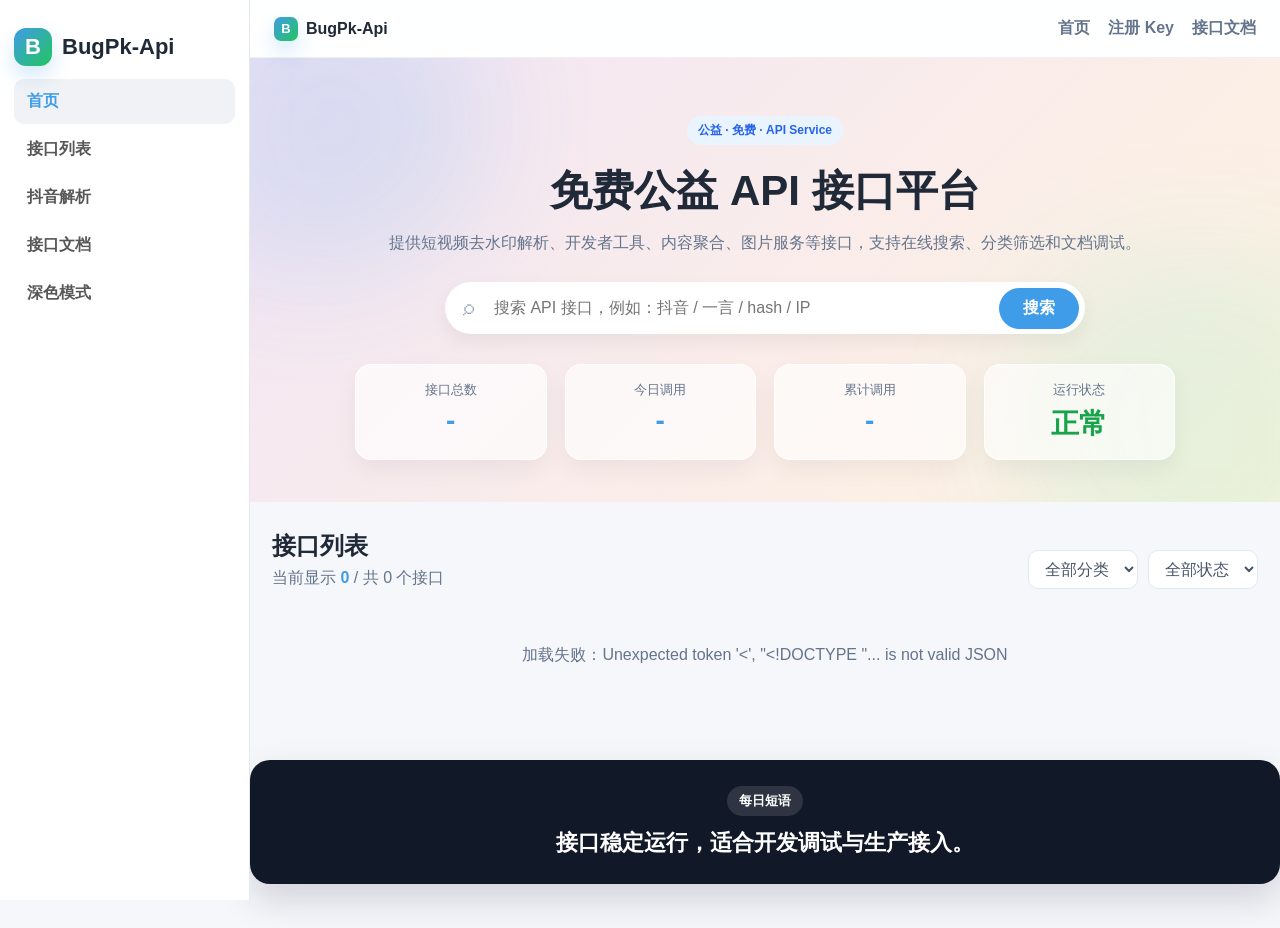
==== frontend/index.html @ be7625be "feat: complete API platform - 30+ endpoints, admin dashboard, frontend, tests" ====
<!doctype html>
<html lang="zh-CN">
<head>
  <meta charset="utf-8">
  <meta name="viewport" content="width=device-width, initial-scale=1">
  <meta http-equiv="Cache-Control" content="no-store, no-cache, must-revalidate, max-age=0">
  <title>BugPk-Api &#39118;&#26684;&#25509;&#21475;&#24179;&#21488;</title>
  <meta name="description" content="&#20813;&#36153;&#20844;&#30410; API &#25509;&#21475;&#24179;&#21488;">
  <!-- 每日短语 -->
  <link rel="stylesheet" href="/frontend/assets/style.css?v=20260618-fix2">
</head>
<body>
<div class="bp-shell">
  <aside class="bp-sidebar" id="bpSidebar">
    <div class="bp-side-brand"><span class="bp-logo">B</span><b data-site-name>BugPk-Api</b></div>
    <a class="active" href="/">&#39318;&#39029;</a>
    <a href="#api-list-container">&#25509;&#21475;&#21015;&#34920;</a>
    <a href="/doc/douyin_parse.html">&#25238;&#38899;&#35299;&#26512;</a>
    <a href="/#api-list-container">&#25509;&#21475;&#25991;&#26723;</a>
    <button type="button" onclick="toggleDarkMode()">&#28145;&#33394;&#27169;&#24335;</button>
  </aside>
  <section class="bp-main">
    <header class="bp-topbar">
      <button class="bp-menu" type="button" onclick="toggleSidebar()">&#9776;</button>
      <a class="bp-top-brand" href="/"><span class="bp-logo small">B</span><span data-site-name>BugPk-Api</span></a>
      <nav><a href="/">&#39318;&#39029;</a><a href="/register">&#27880;&#20876; Key</a><a href="/#api-list-container">&#25509;&#21475;&#25991;&#26723;</a></nav>
    </header>
    <main class="simple-portal">
      <section class="bp-hero simple-hero">
        <div class="bp-shape one"></div><div class="bp-shape two"></div>
        <div class="bp-hero-inner">
          <span class="bp-badge">&#20844;&#30410; · &#20813;&#36153; · API Service</span>
          <h1 id="heroTitle">&#20813;&#36153;&#20844;&#30410; API &#25509;&#21475;&#24179;&#21488;</h1>
          <p id="heroSubtitle">&#25552;&#20379;&#30701;&#35270;&#39057;&#21435;&#27700;&#21360;&#35299;&#26512;&#12289;&#24320;&#21457;&#32773;&#24037;&#20855;&#12289;&#20869;&#23481;&#32858;&#21512;&#12289;&#22270;&#29255;&#26381;&#21153;&#31561;&#25509;&#21475;&#65292;&#25903;&#25345;&#22312;&#32447;&#25628;&#32034;&#12289;&#20998;&#31867;&#31579;&#36873;&#21644;&#25991;&#26723;&#35843;&#35797;&#12290;</p>
          <div class="bp-search">
            <span>&#8981;</span>
            <input id="apiSearch" placeholder="&#25628;&#32034; API &#25509;&#21475;&#65292;&#20363;&#22914;&#65306;&#25238;&#38899; / &#19968;&#35328; / hash / IP">
            <button type="button" onclick="performSearch()">&#25628;&#32034;</button>
          </div>
          <div class="bp-stats">
            <div><span>&#25509;&#21475;&#24635;&#25968;</span><b id="home-api-count">-</b></div>
            <div><span>&#20170;&#26085;&#35843;&#29992;</span><b id="home-today-count">-</b></div>
            <div><span>&#32047;&#35745;&#35843;&#29992;</span><b id="home-total-count">-</b></div>
            <div><span>&#36816;&#34892;&#29366;&#24577;</span><b class="ok">&#27491;&#24120;</b></div>
          </div>
        </div>
      </section>
      <section class="bp-content">
        <div class="bp-toolbar">
          <div><h2>&#25509;&#21475;&#21015;&#34920;</h2><p>&#24403;&#21069;&#26174;&#31034; <b id="visible-count">0</b> / &#20849; <span id="total-count">0</span> &#20010;&#25509;&#21475;</p></div>
          <div class="bp-filters">
            <select id="category-filter" onchange="filterByCategory(this.value)"><option value="0">&#20840;&#37096;&#20998;&#31867;</option></select>
            <select id="status-filter" onchange="filterApi(this.value)"><option value="all">&#20840;&#37096;&#29366;&#24577;</option><option value="on">&#27491;&#24120;&#36816;&#34892;</option><option value="maintain">&#32500;&#25252;&#20013;</option></select>
          </div>
        </div>
        <div id="loading-spinner" class="bp-loading">&#27491;&#22312;&#21152;&#36733;&#25509;&#21475;&#25968;&#25454;...</div>
        <div id="api-list-container" class="bp-grid simple-grid"></div>
        <div id="no-result" class="bp-empty" hidden>&#27809;&#26377;&#25214;&#21040;&#21305;&#37197;&#30340; API &#25509;&#21475;</div>
      </section>
      <section class="bp-phrase"><span>&#27599;&#26085;&#30701;&#35821;</span><h2 id="footerPhrase">&#25509;&#21475;&#31283;&#23450;&#36816;&#34892;&#65292;&#36866;&#21512;&#24320;&#21457;&#35843;&#35797;&#19982;&#29983;&#20135;&#25509;&#20837;&#12290;</h2></section>
    </main>
  </section>
</div>
<script src="/frontend/assets/app.js?v=20260618-fix2"></script>
</body>
</html>
---- frontend/assets/style.css ----
*{box-sizing:border-box}body{margin:0;font-family:-apple-system,BlinkMacSystemFont,"Segoe UI","Microsoft YaHei",Arial,sans-serif;background:#f6f7fb;color:#1f2937}a{text-decoration:none;color:inherit}button,input,select{font:inherit}code,pre{font-family:Consolas,Monaco,monospace}.bp-shell{min-height:100vh;display:grid;grid-template-columns:250px minmax(0,1fr)}.bp-sidebar{position:sticky;top:0;height:100vh;background:#fff;border-right:1px solid #e6e8ef;padding:18px 14px;z-index:20}.bp-side-brand{height:58px;display:flex;align-items:center;gap:10px;font-size:22px}.bp-logo{width:38px;height:38px;border-radius:12px;background:linear-gradient(135deg,#3f9ce8,#22c55e);color:#fff;display:inline-grid;place-items:center;font-weight:900;box-shadow:0 10px 20px rgba(63,156,232,.22)}.bp-logo.small{width:24px;height:24px;border-radius:7px;font-size:13px}.bp-sidebar a,.bp-sidebar button{width:100%;display:flex;align-items:center;border:0;background:transparent;color:#575757;border-radius:10px;padding:12px 13px;margin:3px 0;font-weight:700;text-align:left;cursor:pointer}.bp-sidebar a:hover,.bp-sidebar a.active,.bp-sidebar button:hover{background:#f0f2f5;color:#3f9ce8}.bp-main{min-width:0}.bp-topbar{height:58px;position:sticky;top:0;z-index:15;background:rgba(255,255,255,.9);backdrop-filter:blur(14px);border-bottom:1px solid #eef0f4;display:flex;align-items:center;justify-content:space-between;padding:0 24px}.bp-top-brand{display:flex;align-items:center;gap:8px;font-weight:900}.bp-topbar nav{display:flex;gap:18px;color:#64748b;font-weight:700}.bp-menu{display:none;border:0;background:#eef2ff;color:#2563eb;border-radius:10px;padding:8px 11px}.bp-hero{position:relative;overflow:hidden;background:linear-gradient(-45deg,#f8f9fc,#e3f2fd,#e8f5e9,#fff3e0,#f3e5f5);background-size:400% 400%;animation:gradientBG 15s ease infinite}.bp-hero-inner{position:relative;z-index:1;max-width:1100px;margin:0 auto;text-align:center;padding:58px 22px 42px}.bp-shape{position:absolute;filter:blur(60px);opacity:.62;animation:floatShape 10s infinite ease-in-out alternate}.bp-shape.one{top:-80px;left:-60px;width:300px;height:300px;background:rgba(63,156,232,.24);border-radius:43% 57% 64% 36%}.bp-shape.two{right:-80px;bottom:-100px;width:350px;height:350px;background:rgba(110,231,183,.25);border-radius:60% 40% 30% 70%;animation-delay:-5s}@keyframes gradientBG{0%{background-position:0 50%}50%{background-position:100% 50%}100%{background-position:0 50%}}@keyframes floatShape{to{transform:translate(30px,20px) rotate(10deg)}}.bp-badge,.bp-mini-badge,.bp-doc-badges span{display:inline-flex;align-items:center;border-radius:999px;padding:6px 11px;font-size:12px;font-weight:800}.bp-badge{background:#eaf4ff;color:#2563eb}.bp-hero h1{font-size:42px;margin:18px 0 10px}.bp-hero p{max-width:760px;margin:0 auto 24px;color:#64748b;line-height:1.8}.bp-search{max-width:640px;margin:0 auto;position:relative}.bp-search span{position:absolute;left:18px;top:12px;color:#94a3b8;font-size:22px}.bp-search input{width:100%;height:52px;border-radius:999px;border:1px solid rgba(255,255,255,.8);box-shadow:0 8px 20px rgba(0,0,0,.06);padding:0 110px 0 48px;outline:none}.bp-search input:focus{border-color:#3f9ce8;box-shadow:0 10px 25px rgba(22,93,255,.15)}.bp-search button{position:absolute;right:6px;top:6px;border:0;border-radius:999px;background:#3f9ce8;color:#fff;padding:10px 24px;font-weight:900}.bp-stats{display:grid;grid-template-columns:repeat(4,1fr);gap:18px;max-width:820px;margin:30px auto 0}.bp-stats div{background:rgba(255,255,255,.64);border:1px solid rgba(255,255,255,.8);border-radius:16px;padding:16px;box-shadow:0 10px 24px rgba(15,23,42,.05)}.bp-stats span{display:block;color:#64748b;font-size:13px}.bp-stats b{display:block;margin-top:6px;font-size:28px;color:#3f9ce8}.bp-stats b.ok{color:#16a34a}.bp-content{max-width:1240px;margin:0 auto;padding:28px 22px 56px}.bp-toolbar{display:flex;justify-content:space-between;align-items:end;gap:18px;margin-bottom:18px}.bp-toolbar h2{margin:0}.bp-toolbar p{margin:6px 0 0;color:#64748b}.bp-toolbar b{color:#3f9ce8}.bp-filters{display:flex;gap:10px}.bp-filters select{border:1px solid #e2e8f0;background:#fff;border-radius:10px;padding:9px 12px;color:#475569}.bp-loading,.bp-empty{padding:38px;text-align:center;color:#64748b}.bp-grid{display:grid;grid-template-columns:repeat(auto-fill,minmax(260px,1fr));gap:18px}.bp-card{background:#fff;border:1px solid #e6e6e6;border-radius:16px;transition:.22s;box-shadow:0 8px 22px rgba(15,23,42,.04)}.bp-card:hover{transform:translateY(-5px);box-shadow:0 12px 26px rgba(15,23,42,.09);border-color:#3f9ce8}.bp-card-link{display:block;padding:20px}.bp-card-top{display:flex;gap:12px;align-items:center}.bp-card-icon{width:48px;height:48px;border-radius:12px;display:grid;place-items:center;background:linear-gradient(135deg,#e0f2fe,#dcfce7);color:#2563eb;font-weight:950}.bp-card-title{min-width:0}.bp-card h3{margin:0 0 7px;font-size:17px;white-space:nowrap;overflow:hidden;text-overflow:ellipsis}.bp-mini-badge{padding:4px 8px;margin-right:5px}.bp-mini-badge.success{background:#dcfce7;color:#16a34a}.bp-mini-badge.warn{background:#fef3c7;color:#d97706}.bp-mini-badge.free{background:#e0f2fe;color:#0284c7}.bp-card p{height:46px;overflow:hidden;display:-webkit-box;-webkit-line-clamp:2;-webkit-box-orient:vertical;color:#64748b;line-height:1.6}.bp-card-foot{border-top:1px solid #f1f5f9;padding-top:13px;display:flex;gap:10px;justify-content:space-between;color:#94a3b8;font-size:12px}.bp-card-foot code{max-width:110px;overflow:hidden;text-overflow:ellipsis;white-space:nowrap;color:#64748b}.bp-doc-hero{position:relative;overflow:hidden;background:linear-gradient(135deg,#f6f7f9,#e9ecef);padding:62px 40px;display:flex;gap:24px;align-items:center}.bp-doc-hero:before,.bp-doc-hero:after{content:"";position:absolute;border-radius:50%;filter:blur(60px);opacity:.58}.bp-doc-hero:before{width:300px;height:300px;top:-70px;left:-70px;background:rgba(63,156,232,.2)}.bp-doc-hero:after{width:250px;height:250px;right:-60px;bottom:-70px;background:rgba(110,231,183,.22)}.bp-doc-icon,.bp-doc-info,.bp-primary-link{position:relative;z-index:1}.bp-doc-icon{width:80px;height:80px;border-radius:16px;display:grid;place-items:center;background:#fff;color:#3f9ce8;font-size:34px;font-weight:950;box-shadow:0 10px 20px rgba(0,0,0,.1)}.bp-doc-info{flex:1}.bp-doc-info h1{font-size:34px;margin:0 0 10px}.bp-doc-info p{color:#64748b;line-height:1.8;margin:0 0 12px}.bp-doc-badges{display:flex;flex-wrap:wrap;gap:8px}.bp-doc-badges span{background:#e0f2fe;color:#0284c7}.bp-primary-link,.bp-primary-btn{border:0;border-radius:10px;background:#3f9ce8;color:#fff;padding:11px 18px;font-weight:900;box-shadow:0 8px 20px rgba(63,156,232,.2);cursor:pointer}.bp-panel{background:#fff;border:1px solid #e6e6e6;border-radius:18px;margin:26px auto;max-width:1120px;box-shadow:0 12px 28px rgba(15,23,42,.05);overflow:hidden}.bp-tabs{display:flex;flex-wrap:wrap;border-bottom:2px solid #e6e6e6}.bp-tab-btn{border:0;background:transparent;padding:16px 20px;color:#6c757d;font-weight:800;border-bottom:2px solid transparent;margin-bottom:-2px;cursor:pointer}.bp-tab-btn:hover,.bp-tab-btn.active{color:#3f9ce8;border-bottom-color:#3f9ce8}.bp-tab-pane{display:none;padding:24px}.bp-tab-pane.active{display:block}.bp-table{width:100%;border-collapse:collapse}.bp-table th,.bp-table td{border-bottom:1px solid #eef2f7;padding:13px 10px;text-align:left;vertical-align:top}.bp-table th{background:#f9fafb;color:#495057;width:130px}.bp-copyline{display:flex;gap:8px}.bp-copyline input{flex:1;border:1px solid #dbe3ef;border-radius:8px;padding:9px}.bp-copyline button,.bp-code button{border:1px solid #dbe3ef;background:#f8fafc;border-radius:8px;padding:7px 10px;cursor:pointer}.bp-code-grid{display:grid;gap:16px}.bp-code,.bp-pre{background:#282c34;color:#d7dae0;border-radius:10px;overflow:hidden}.bp-code>div{display:flex;justify-content:space-between;align-items:center;padding:10px 14px;background:rgba(255,255,255,.05);border-bottom:1px solid rgba(255,255,255,.1);color:#fff}.bp-code pre,.bp-pre{white-space:pre-wrap;word-break:break-word;margin:0;padding:16px}.bp-debug{display:grid;grid-template-columns:360px minmax(0,1fr);gap:22px}.bp-debug form{display:grid;gap:13px}.bp-debug label{display:grid;gap:6px;color:#475569;font-weight:700}.bp-debug input,.bp-debug select{width:100%;border:1px solid #dbe3ef;border-radius:10px;padding:10px 12px}.danger{color:#dc2626}.theme-dark{background:#121212;color:#e0e0e0}.theme-dark .bp-sidebar,.theme-dark .bp-topbar,.theme-dark .bp-panel,.theme-dark .bp-card{background:#1e1e1e;border-color:#333;color:#e0e0e0}.theme-dark .bp-hero,.theme-dark .bp-doc-hero{background:#121212}.theme-dark .bp-search input,.theme-dark .bp-filters select,.theme-dark .bp-debug input,.theme-dark .bp-debug select,.theme-dark .bp-copyline input{background:#2d2d2d;border-color:#444;color:#e0e0e0}.theme-dark .bp-sidebar a,.theme-dark .bp-sidebar button,.theme-dark .bp-topbar nav,.theme-dark .bp-hero p,.theme-dark .bp-doc-info p{color:#a0a0a0}.theme-dark .bp-sidebar a:hover,.theme-dark .bp-sidebar a.active,.theme-dark .bp-sidebar button:hover{background:#333;color:#fff}.theme-dark .bp-stats div{background:#1e1e1e;border-color:#333}.theme-dark .bp-table th{background:#2d2d2d;color:#e0e0e0}.theme-dark .bp-table th,.theme-dark .bp-table td{border-color:#444}.theme-dark .bp-tabs{border-bottom-color:#333}.theme-dark .bp-tab-btn{color:#a0a0a0}.theme-dark .bp-tab-btn.active{color:#fff;background:rgba(63,156,232,.18)}@media(max-width:900px){.bp-shell{grid-template-columns:1fr}.bp-sidebar{position:fixed;left:-260px;transition:.2s}.sidebar-open .bp-sidebar{left:0}.bp-menu{display:inline-block}.bp-topbar nav{display:none}.bp-hero h1{font-size:30px}.bp-stats{grid-template-columns:repeat(2,1fr)}.bp-toolbar{display:block}.bp-filters{margin-top:12px}.bp-doc-hero{display:block;padding:36px 22px}.bp-doc-icon{margin-bottom:18px}.bp-debug{grid-template-columns:1fr}.bp-panel{margin:18px 12px}.bp-tab-pane{padding:18px}}@media(max-width:560px){.bp-stats{grid-template-columns:1fr}.bp-search input{padding-right:18px}.bp-search button{position:static;margin-top:10px;width:100%}.bp-card-foot{display:block}.bp-doc-info h1{font-size:26px}.bp-tabs{display:grid;grid-template-columns:1fr 1fr}.bp-tab-btn{padding:13px 10px}}
.bp-phrase{max-width:1240px;margin:0 auto 44px;padding:26px;text-align:center;border-radius:20px;background:#111827;color:#fff;box-shadow:0 16px 36px rgba(17,24,39,.16)}.bp-phrase span{display:inline-flex;border-radius:999px;background:rgba(255,255,255,.12);padding:6px 12px;font-weight:800;font-size:13px}.bp-phrase h2{font-size:22px;margin:12px 0 0}
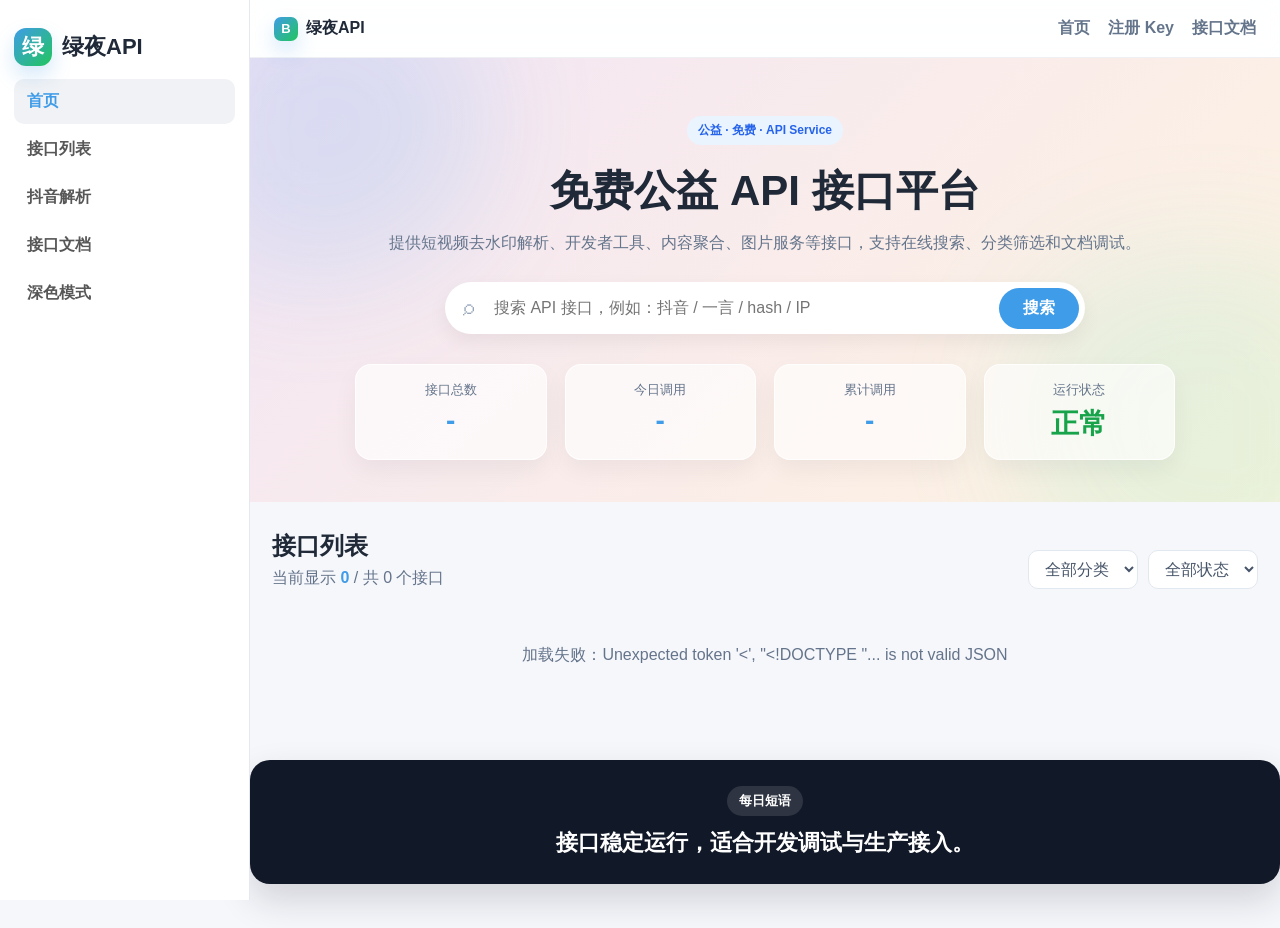
==== commit 8eab8efa: "rebrand: rename to 绿夜API" ====
--- a/frontend/index.html
+++ b/frontend/index.html
@@ -4,7 +4,7 @@
   <meta charset="utf-8">
   <meta name="viewport" content="width=device-width, initial-scale=1">
   <meta http-equiv="Cache-Control" content="no-store, no-cache, must-revalidate, max-age=0">
-  <title>BugPk-Api &#39118;&#26684;&#25509;&#21475;&#24179;&#21488;</title>
+  <title>绿夜API &#39118;&#26684;&#25509;&#21475;&#24179;&#21488;</title>
   <meta name="description" content="&#20813;&#36153;&#20844;&#30410; API &#25509;&#21475;&#24179;&#21488;">
   <!-- 每日短语 -->
   <link rel="stylesheet" href="/frontend/assets/style.css?v=20260618-fix2">
@@ -12,7 +12,7 @@
 <body>
 <div class="bp-shell">
   <aside class="bp-sidebar" id="bpSidebar">
-    <div class="bp-side-brand"><span class="bp-logo">B</span><b data-site-name>BugPk-Api</b></div>
+    <div class="bp-side-brand"><span class="bp-logo">绿</span><b data-site-name>绿夜API</b></div>
     <a class="active" href="/">&#39318;&#39029;</a>
     <a href="#api-list-container">&#25509;&#21475;&#21015;&#34920;</a>
     <a href="/doc/douyin_parse.html">&#25238;&#38899;&#35299;&#26512;</a>
@@ -22,7 +22,7 @@
   <section class="bp-main">
     <header class="bp-topbar">
       <button class="bp-menu" type="button" onclick="toggleSidebar()">&#9776;</button>
-      <a class="bp-top-brand" href="/"><span class="bp-logo small">B</span><span data-site-name>BugPk-Api</span></a>
+      <a class="bp-top-brand" href="/"><span class="bp-logo small">B</span><span data-site-name>绿夜API</span></a>
       <nav><a href="/">&#39318;&#39029;</a><a href="/register">&#27880;&#20876; Key</a><a href="/#api-list-container">&#25509;&#21475;&#25991;&#26723;</a></nav>
     </header>
     <main class="simple-portal">
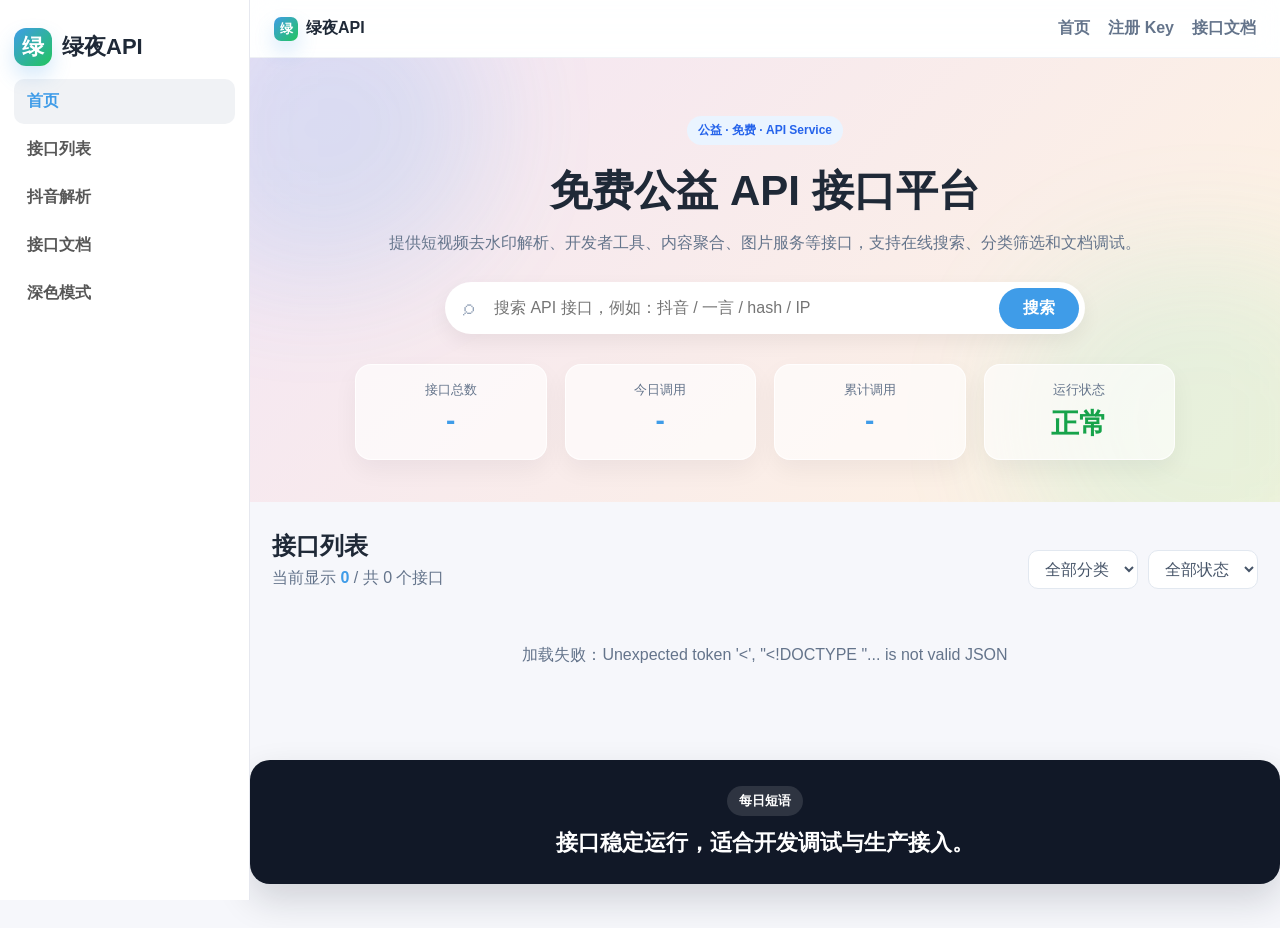
==== commit 100e7172: "fix: remove dead show_admin_entry config, fix topbar logo, use dynamic origin in register page" ====
--- a/frontend/index.html
+++ b/frontend/index.html
@@ -22,7 +22,7 @@
   <section class="bp-main">
     <header class="bp-topbar">
       <button class="bp-menu" type="button" onclick="toggleSidebar()">&#9776;</button>
-      <a class="bp-top-brand" href="/"><span class="bp-logo small">B</span><span data-site-name>绿夜API</span></a>
+      <a class="bp-top-brand" href="/"><span class="bp-logo small">绿</span><span data-site-name>绿夜API</span></a>
       <nav><a href="/">&#39318;&#39029;</a><a href="/register">&#27880;&#20876; Key</a><a href="/#api-list-container">&#25509;&#21475;&#25991;&#26723;</a></nav>
     </header>
     <main class="simple-portal">
